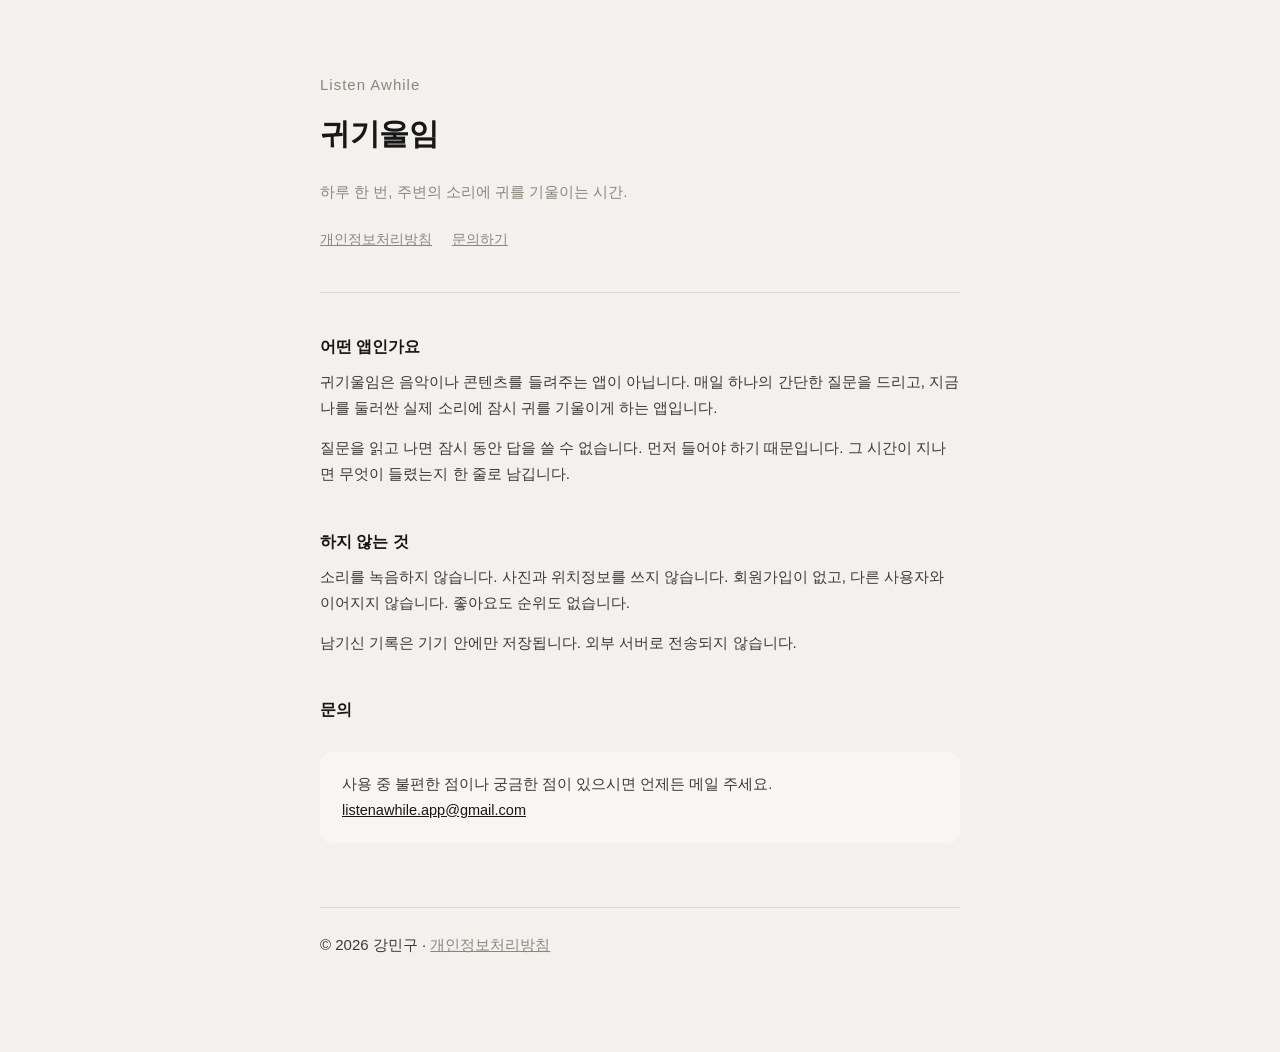
==== index.html @ 706f278f "귀기울임 안내 사이트 앱 저장소를 비공개로 돌리면서 사이트만 따로 공개한다. GitHub Pages는 무료 계정에서 공개 저장소만 지원하기 때문이다." ====
<!doctype html>
<html lang="ko">
<head>
<meta charset="utf-8">
<meta name="viewport" content="width=device-width, initial-scale=1">
<title>귀기울임 · Listen Awhile</title>
<meta name="description" content="하루 한 번, 주변의 소리에 귀를 기울이는 시간.">
<link rel="stylesheet" href="./style.css">
</head>
<body>
<div class="wrap">
  <header>
    <p class="brand">Listen Awhile</p>
    <h1>귀기울임</h1>
    <p class="lead">하루 한 번, 주변의 소리에 귀를 기울이는 시간.</p>
    <nav>
      <a href="./privacy.html">개인정보처리방침</a>
      <a href="mailto:listenawhile.app@gmail.com">문의하기</a>
    </nav>
  </header>

  <h2>어떤 앱인가요</h2>
  <p>귀기울임은 음악이나 콘텐츠를 들려주는 앱이 아닙니다. 매일 하나의 간단한 질문을 드리고, 지금 나를 둘러싼 실제 소리에 잠시 귀를 기울이게 하는 앱입니다.</p>
  <p>질문을 읽고 나면 잠시 동안 답을 쓸 수 없습니다. 먼저 들어야 하기 때문입니다. 그 시간이 지나면 무엇이 들렸는지 한 줄로 남깁니다.</p>

  <h2>하지 않는 것</h2>
  <p>소리를 녹음하지 않습니다. 사진과 위치정보를 쓰지 않습니다. 회원가입이 없고, 다른 사용자와 이어지지 않습니다. 좋아요도 순위도 없습니다.</p>
  <p>남기신 기록은 기기 안에만 저장됩니다. 외부 서버로 전송되지 않습니다.</p>

  <h2>문의</h2>
  <div class="note">
    <p>사용 중 불편한 점이나 궁금한 점이 있으시면 언제든 메일 주세요.<br>
    <a href="mailto:listenawhile.app@gmail.com">listenawhile.app@gmail.com</a></p>
  </div>

  <footer>
    <p>© 2026 강민구 · <a href="./privacy.html">개인정보처리방침</a></p>
  </footer>
</div>
</body>
</html>
---- style.css ----
:root {
  --bg: #F2F1ED;
  --text: #171717;
  --muted: #8C877C;
  --line: #DEDACF;
  --card: #F7F6F4;
}
* { box-sizing: border-box; }
body {
  margin: 0;
  padding: 0 24px 80px;
  background: var(--bg);
  color: var(--text);
  font-family: -apple-system, BlinkMacSystemFont, "Apple SD Gothic Neo", "Noto Sans KR", sans-serif;
  line-height: 1.75;
  -webkit-text-size-adjust: 100%;
}
.wrap { max-width: 640px; margin: 0 auto; }
header { padding: 72px 0 40px; border-bottom: 1px solid var(--line); }
.brand { font-size: 15px; letter-spacing: 1px; color: var(--muted); margin: 0 0 10px; }
h1 { font-size: 30px; font-weight: 600; margin: 0; letter-spacing: -0.01em; }
.lead { margin: 18px 0 0; color: var(--muted); font-size: 15px; }
h2 { font-size: 16px; font-weight: 600; margin: 40px 0 8px; }
p { margin: 0 0 14px; font-size: 15px; color: #3d3a35; }
a { color: var(--text); }
.note { background: var(--card); border-radius: 12px; padding: 20px 22px; margin: 28px 0; }
.note p { margin: 0; font-size: 14.5px; }
footer { margin-top: 64px; padding-top: 24px; border-top: 1px solid var(--line); font-size: 13px; color: var(--muted); }
footer a { color: var(--muted); }
nav { margin-top: 22px; font-size: 14px; }
nav a { margin-right: 16px; color: var(--muted); }
@media (prefers-color-scheme: dark) {
  :root { --bg: #16150F; --text: #EDEAE1; --muted: #948E80; --line: #322F27; --card: #1E1C16; }
  p { color: #C9C4B8; }
}
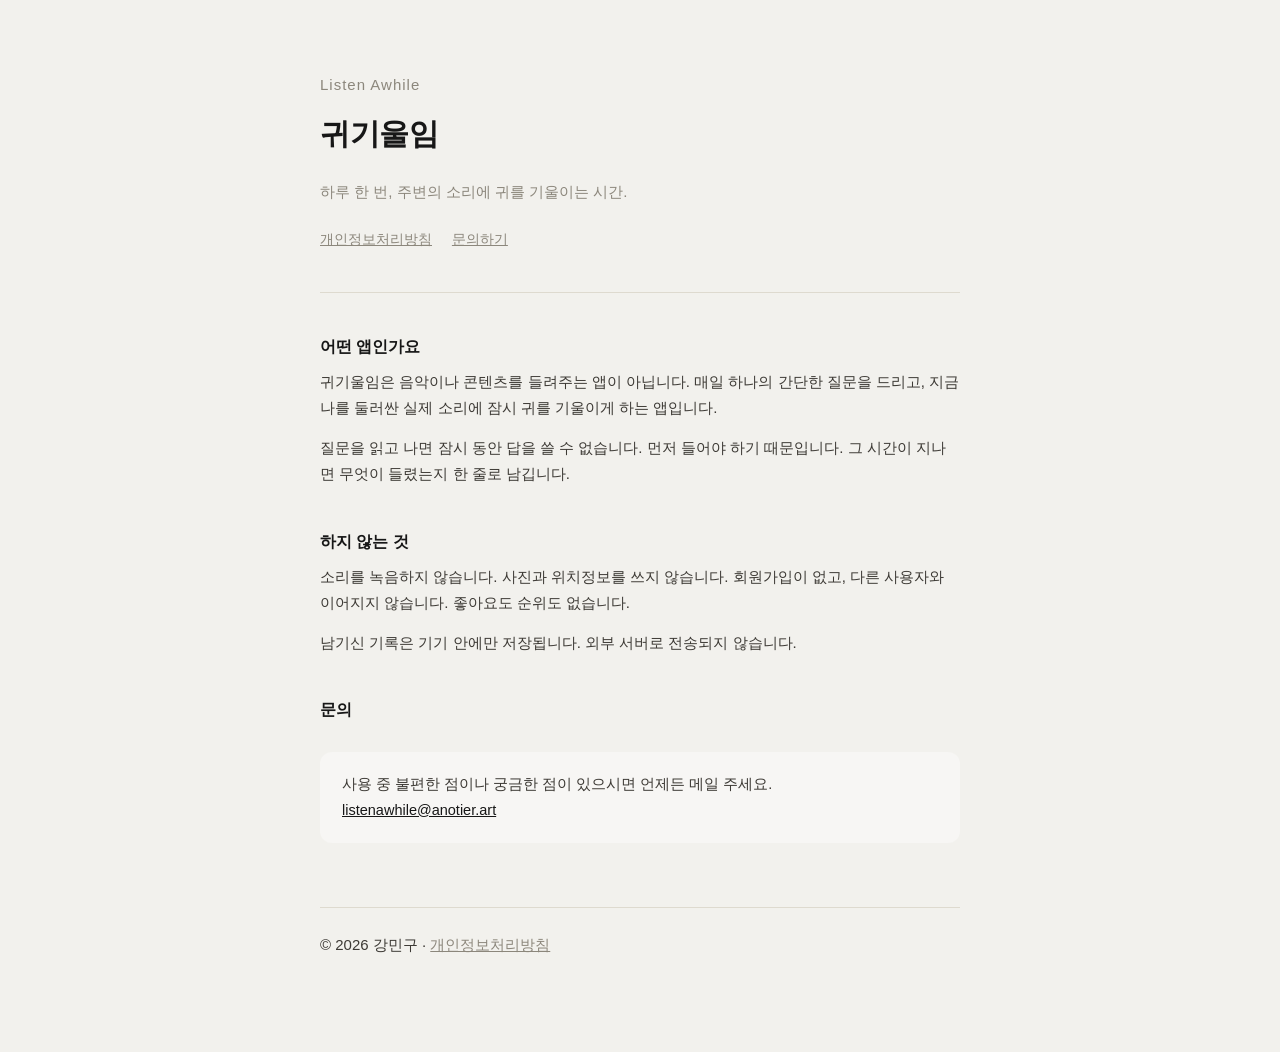
==== commit 51178df1: "문의 이메일을 listenawhile@anotier.art로 바꾼다 Co-Authored-By: Claude Opus 5.5 <noreply@anthropic.com>" ====
--- a/index.html
+++ b/index.html
@@ -15,7 +15,7 @@
     <p class="lead">하루 한 번, 주변의 소리에 귀를 기울이는 시간.</p>
     <nav>
       <a href="./privacy.html">개인정보처리방침</a>
-      <a href="mailto:listenawhile.app@gmail.com">문의하기</a>
+      <a href="mailto:listenawhile@anotier.art">문의하기</a>
     </nav>
   </header>
 
@@ -30,7 +30,7 @@
   <h2>문의</h2>
   <div class="note">
     <p>사용 중 불편한 점이나 궁금한 점이 있으시면 언제든 메일 주세요.<br>
-    <a href="mailto:listenawhile.app@gmail.com">listenawhile.app@gmail.com</a></p>
+    <a href="mailto:listenawhile@anotier.art">listenawhile@anotier.art</a></p>
   </div>
 
   <footer>
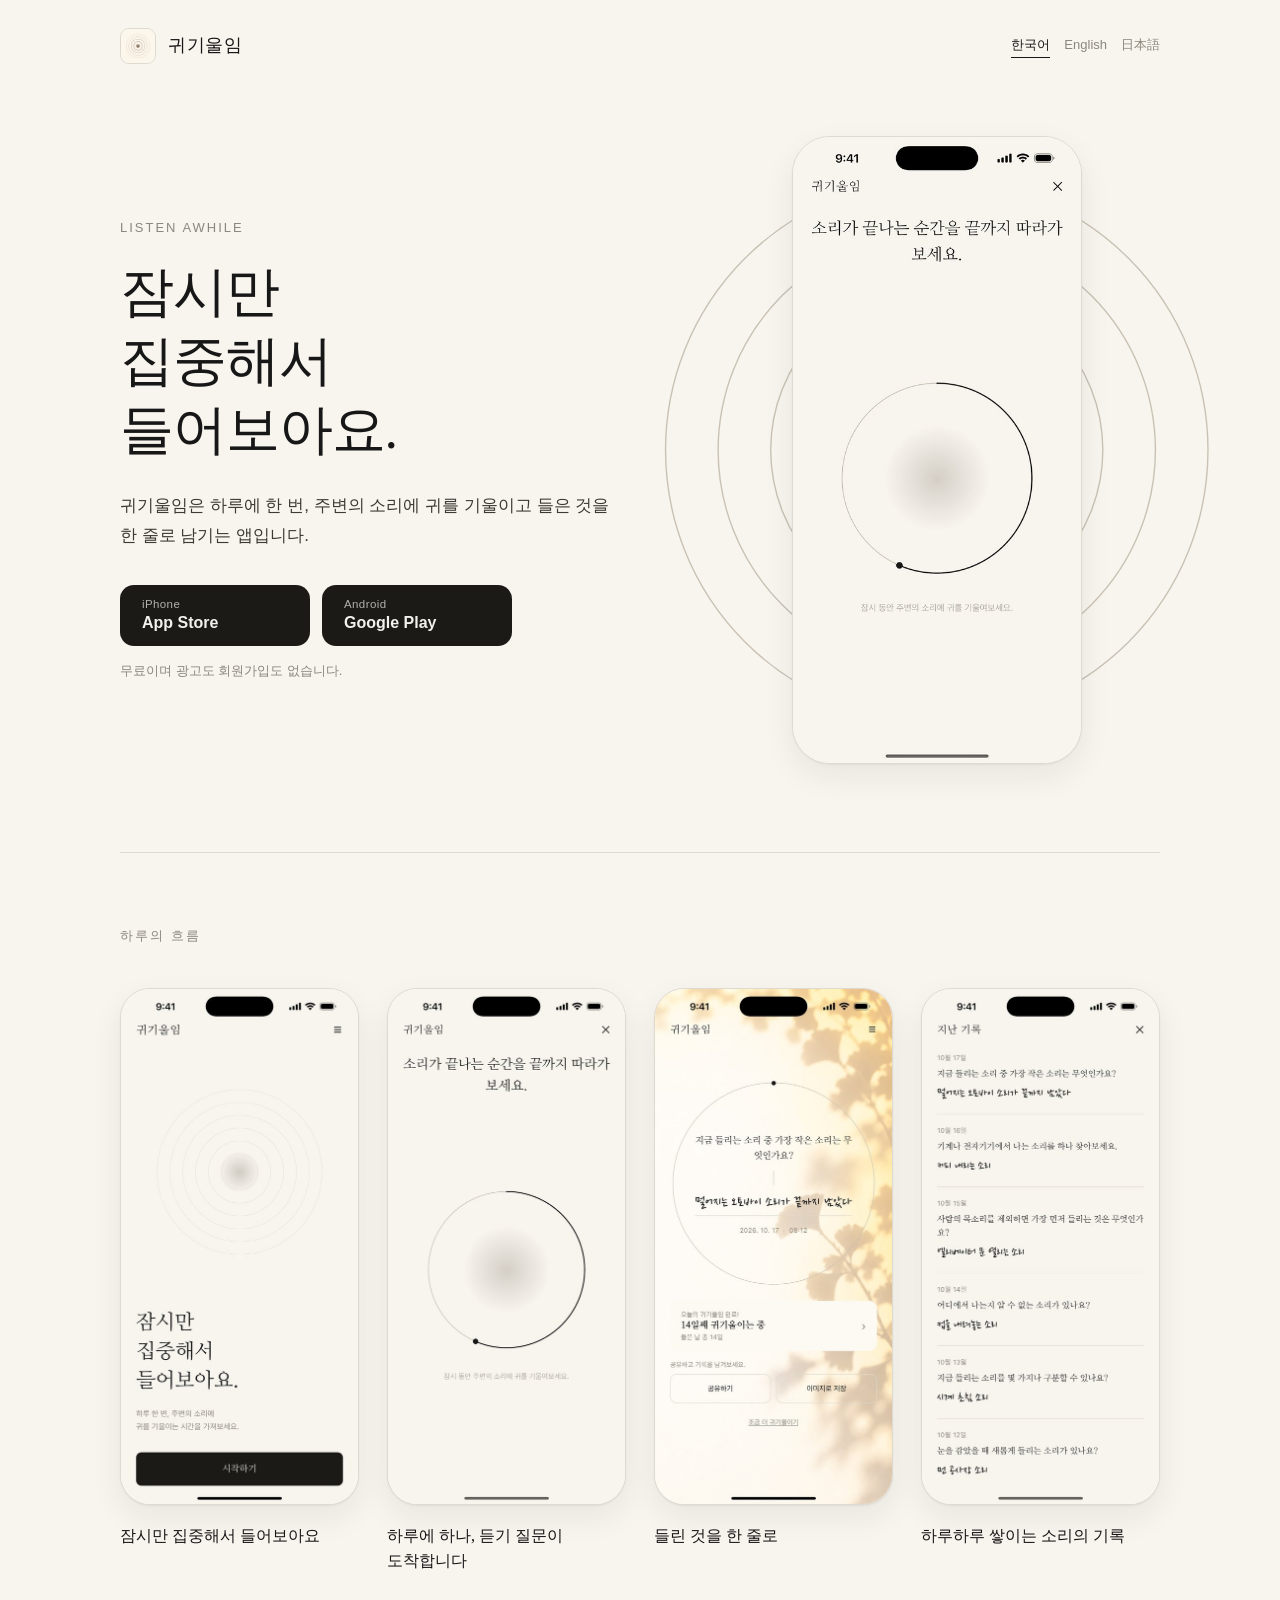
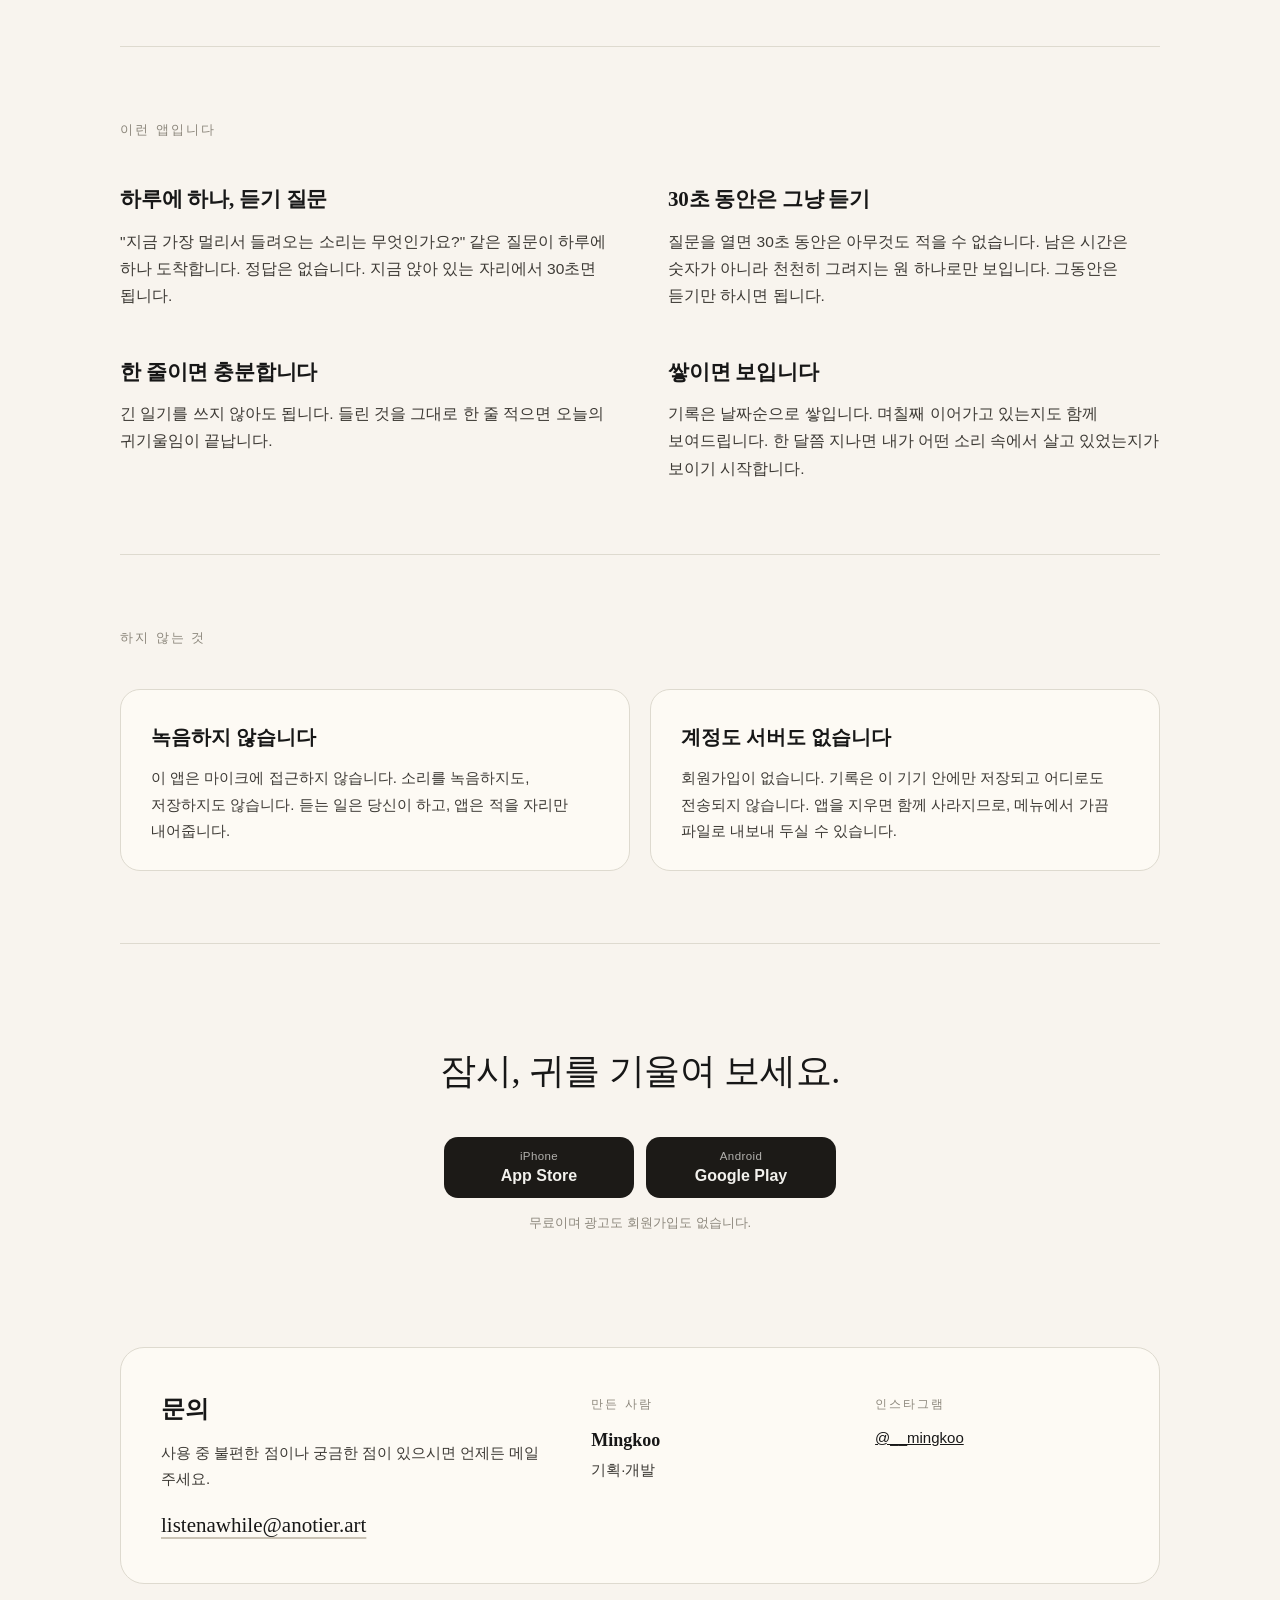
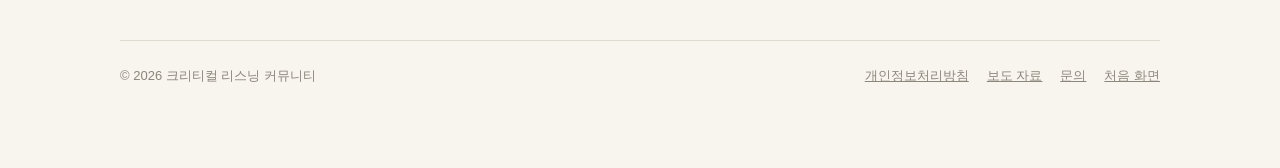
==== commit d5b64b41: "홈을 한·영·일로 새로 만들고 방침·보도 자료와 같은 디자인으로 맞춘다 앱의 색과 명조체를 따르고, 스토어 이동 페이지(go.html)와 문의·만든 사람·인스타그램 구역을 더한다." ====
--- a/index.html
+++ b/index.html
@@ -3,39 +3,82 @@
 <head>
 <meta charset="utf-8">
 <meta name="viewport" content="width=device-width, initial-scale=1">
-<title>귀기울임 · Listen Awhile</title>
-<meta name="description" content="하루 한 번, 주변의 소리에 귀를 기울이는 시간.">
+<title>귀기울임 · Listen Awhile — 잠시만 집중해서 들어보아요</title>
+<meta name="description" content="하루에 한 번, 주변의 소리에 귀를 기울이고 들은 것을 한 줄로 남기는 앱.">
+<meta name="color-scheme" content="light dark">
+<link rel="icon" href="./img/favicon.png">
+<link rel="alternate" hreflang="ko" href="./index.html"><link rel="alternate" hreflang="en" href="./index.en.html"><link rel="alternate" hreflang="ja" href="./index.ja.html">
 <link rel="stylesheet" href="./style.css">
 </head>
 <body>
-<div class="wrap">
-  <header>
-    <p class="brand">Listen Awhile</p>
-    <h1>귀기울임</h1>
-    <p class="lead">하루 한 번, 주변의 소리에 귀를 기울이는 시간.</p>
+<div class="page">
+  <header class="top">
+    <a class="mark" href="./index.html"><img src="./img/icon-192.png" alt="" width="36" height="36"><span>귀기울임</span></a>
+    <nav class="langs" aria-label="Language"><a href="./index.html" hreflang="ko" aria-current="page">한국어</a><a href="./index.en.html" hreflang="en">English</a><a href="./index.ja.html" hreflang="ja">日本語</a></nav>
+  </header>
+
+  <main>
+    <section class="hero">
+      <div>
+        <p class="eyebrow">Listen Awhile</p>
+        <h1>잠시만<br>집중해서<br>들어보아요.</h1>
+        <p class="sub">귀기울임은 하루에 한 번, 주변의 소리에 귀를 기울이고 들은 것을 한 줄로 남기는 앱입니다.</p>
+        <div class="cta"><a class="btn" href="https://apps.apple.com/app/id6808590966"><small>iPhone</small><strong>App Store</strong></a><a class="btn" href="https://play.google.com/store/apps/details?id=com.mingkoo.gwigiulim"><small>Android</small><strong>Google Play</strong></a></div>
+        <p class="cta-note">무료이며 광고도 회원가입도 없습니다.</p>
+      </div>
+      <div class="stage">
+        <svg class="rings" viewBox="0 0 400 400" aria-hidden="true"><circle cx="200" cy="200" r="196"/><circle cx="200" cy="200" r="158"/><circle cx="200" cy="200" r="120"/><circle cx="200" cy="200" r="84"/><circle cx="200" cy="200" r="50"/></svg>
+        <div class="phone"><img src="./img/ko-02.jpg" alt="30초 동안 듣는 화면" width="480" height="1043"></div>
+      </div>
+    </section>
+
+    <section class="block">
+      <h2>하루의 흐름</h2>
+      <div class="steps"><figure class="step"><div class="phone"><img src="./img/ko-01.jpg" alt="시작 화면" width="480" height="1043" loading="lazy"></div><figcaption>잠시만 집중해서 들어보아요</figcaption></figure><figure class="step"><div class="phone"><img src="./img/ko-02.jpg" alt="30초 동안 듣는 화면" width="480" height="1043" loading="lazy"></div><figcaption>하루에 하나, 듣기 질문이 도착합니다</figcaption></figure><figure class="step"><div class="phone"><img src="./img/ko-04.jpg" alt="완료 화면" width="480" height="1043" loading="lazy"></div><figcaption>들린 것을 한 줄로</figcaption></figure><figure class="step"><div class="phone"><img src="./img/ko-05.jpg" alt="지난 기록" width="480" height="1043" loading="lazy"></div><figcaption>하루하루 쌓이는 소리의 기록</figcaption></figure></div>
+    </section>
+
+    <section class="block">
+      <h2>이런 앱입니다</h2>
+      <div class="points"><div><h3>하루에 하나, 듣기 질문</h3><p>"지금 가장 멀리서 들려오는 소리는 무엇인가요?" 같은 질문이 하루에 하나 도착합니다. 정답은 없습니다. 지금 앉아 있는 자리에서 30초면 됩니다.</p></div><div><h3>30초 동안은 그냥 듣기</h3><p>질문을 열면 30초 동안은 아무것도 적을 수 없습니다. 남은 시간은 숫자가 아니라 천천히 그려지는 원 하나로만 보입니다. 그동안은 듣기만 하시면 됩니다.</p></div><div><h3>한 줄이면 충분합니다</h3><p>긴 일기를 쓰지 않아도 됩니다. 들린 것을 그대로 한 줄 적으면 오늘의 귀기울임이 끝납니다.</p></div><div><h3>쌓이면 보입니다</h3><p>기록은 날짜순으로 쌓입니다. 며칠째 이어가고 있는지도 함께 보여드립니다. 한 달쯤 지나면 내가 어떤 소리 속에서 살고 있었는지가 보이기 시작합니다.</p></div></div>
+    </section>
+
+    <section class="block">
+      <h2>하지 않는 것</h2>
+      <div class="promise"><div><h3>녹음하지 않습니다</h3><p>이 앱은 마이크에 접근하지 않습니다. 소리를 녹음하지도, 저장하지도 않습니다. 듣는 일은 당신이 하고, 앱은 적을 자리만 내어줍니다.</p></div><div><h3>계정도 서버도 없습니다</h3><p>회원가입이 없습니다. 기록은 이 기기 안에만 저장되고 어디로도 전송되지 않습니다. 앱을 지우면 함께 사라지므로, 메뉴에서 가끔 파일로 내보내 두실 수 있습니다.</p></div></div>
+    </section>
+
+    <section class="get">
+      <h2>잠시, 귀를 기울여 보세요.</h2>
+      <div class="cta"><a class="btn" href="https://apps.apple.com/app/id6808590966"><small>iPhone</small><strong>App Store</strong></a><a class="btn" href="https://play.google.com/store/apps/details?id=com.mingkoo.gwigiulim"><small>Android</small><strong>Google Play</strong></a></div>
+      <p class="cta-note">무료이며 광고도 회원가입도 없습니다.</p>
+    </section>
+
+    <section class="contact" id="contact">
+      <div class="contact-main">
+        <h2>문의</h2>
+        <p>사용 중 불편한 점이나 궁금한 점이 있으시면 언제든 메일 주세요.</p>
+        <a class="mail" href="mailto:listenawhile@anotier.art">listenawhile@anotier.art</a>
+      </div>
+      <div>
+        <h3>만든 사람</h3>
+        <p><strong>Mingkoo</strong><br>기획·개발</p>
+      </div>
+      <div>
+        <h3>인스타그램</h3>
+        <p><a href="https://www.instagram.com/__mingkoo/" rel="noopener">@__mingkoo</a></p>
+      </div>
+    </section>
+  </main>
+
+  <div class="foot">
+    <span>© 2026 크리티컬 리스닝 커뮤니티</span>
     <nav>
       <a href="./privacy.html">개인정보처리방침</a>
-      <a href="mailto:listenawhile@anotier.art">문의하기</a>
+      <a href="./press.html">보도 자료</a>
+      <a href="#contact">문의</a>
+      <a href="./go.html?stay">처음 화면</a>
     </nav>
-  </header>
-
-  <h2>어떤 앱인가요</h2>
-  <p>귀기울임은 음악이나 콘텐츠를 들려주는 앱이 아닙니다. 매일 하나의 간단한 질문을 드리고, 지금 나를 둘러싼 실제 소리에 잠시 귀를 기울이게 하는 앱입니다.</p>
-  <p>질문을 읽고 나면 잠시 동안 답을 쓸 수 없습니다. 먼저 들어야 하기 때문입니다. 그 시간이 지나면 무엇이 들렸는지 한 줄로 남깁니다.</p>
-
-  <h2>하지 않는 것</h2>
-  <p>소리를 녹음하지 않습니다. 사진과 위치정보를 쓰지 않습니다. 회원가입이 없고, 다른 사용자와 이어지지 않습니다. 좋아요도 순위도 없습니다.</p>
-  <p>남기신 기록은 기기 안에만 저장됩니다. 외부 서버로 전송되지 않습니다.</p>
-
-  <h2>문의</h2>
-  <div class="note">
-    <p>사용 중 불편한 점이나 궁금한 점이 있으시면 언제든 메일 주세요.<br>
-    <a href="mailto:listenawhile@anotier.art">listenawhile@anotier.art</a></p>
   </div>
-
-  <footer>
-    <p>© 2026 강민구 · <a href="./privacy.html">개인정보처리방침</a></p>
-  </footer>
 </div>
 </body>
 </html>
--- a/style.css
+++ b/style.css
@@ -1,35 +1,147 @@
+/* 귀기울임 사이트. 앱의 색(종이 같은 아이보리, 부드러운 검정)과 명조체를 그대로 따른다.
+   글꼴은 기기에 있는 것만 쓴다. 외부 글꼴 서버를 부르지 않으므로 방문자 정보가 어디로도 나가지 않는다. */
 :root {
-  --bg: #F2F1ED;
+  --bg: #F8F4EE;
   --text: #171717;
+  --body: #3d3a35;
   --muted: #8C877C;
   --line: #DEDACF;
-  --card: #F7F6F4;
+  --card: #FDFAF4;
+  --button: #1C1A17;
+  --button-text: #F2F1ED;
+  --ring: #C9C2B4;
+  --shadow: 0 1px 2px rgba(23, 23, 23, .05), 0 12px 32px rgba(23, 23, 23, .07);
+  --serif: "Nanum Myeongjo", "AppleMyungjo", "Apple SD Gothic Neo", "Noto Serif KR", "Noto Serif CJK KR", serif;
+  --sans: -apple-system, BlinkMacSystemFont, "Apple SD Gothic Neo", "Noto Sans KR", "Hiragino Sans", "Noto Sans JP", sans-serif;
+}
+:lang(ja) {
+  --serif: "Shippori Mincho", "Hiragino Mincho ProN", "Yu Mincho", "Noto Serif JP", "Noto Serif CJK JP", serif;
+}
+@media (prefers-color-scheme: dark) {
+  :root {
+    --bg: #16150F; --text: #EDEAE1; --body: #C9C4B8; --muted: #948E80; --line: #322F27;
+    --card: #1E1C16; --button: #EDEAE1; --button-text: #16150F; --ring: #4A463C;
+    --shadow: 0 1px 2px rgba(0, 0, 0, .3), 0 12px 32px rgba(0, 0, 0, .35);
+  }
 }
 * { box-sizing: border-box; }
+html { scroll-behavior: smooth; }
 body {
   margin: 0;
   padding: 0 24px 80px;
   background: var(--bg);
   color: var(--text);
-  font-family: -apple-system, BlinkMacSystemFont, "Apple SD Gothic Neo", "Noto Sans KR", sans-serif;
+  font-family: var(--sans);
   line-height: 1.75;
   -webkit-text-size-adjust: 100%;
 }
+/* 한국어는 어절 단위로 줄을 바꾼다(앱도 같다). */
+:lang(ko) body, body:lang(ko) { word-break: keep-all; overflow-wrap: break-word; }
+a { color: var(--text); }
+img { max-width: 100%; }
+
+/* ---------- 방침·보도자료 같은 읽는 페이지 ---------- */
 .wrap { max-width: 640px; margin: 0 auto; }
-header { padding: 72px 0 40px; border-bottom: 1px solid var(--line); }
+.wrap > header { padding: 72px 0 40px; border-bottom: 1px solid var(--line); }
 .brand { font-size: 15px; letter-spacing: 1px; color: var(--muted); margin: 0 0 10px; }
-h1 { font-size: 30px; font-weight: 600; margin: 0; letter-spacing: -0.01em; }
+h1 { font-family: var(--serif); font-size: 30px; font-weight: 600; margin: 0; letter-spacing: -0.01em; }
 .lead { margin: 18px 0 0; color: var(--muted); font-size: 15px; }
-h2 { font-size: 16px; font-weight: 600; margin: 40px 0 8px; }
-p { margin: 0 0 14px; font-size: 15px; color: #3d3a35; }
-a { color: var(--text); }
-.note { background: var(--card); border-radius: 12px; padding: 20px 22px; margin: 28px 0; }
+h2 { font-family: var(--serif); font-size: 17px; font-weight: 700; margin: 40px 0 8px; }
+p { margin: 0 0 14px; font-size: 15px; color: var(--body); }
+.note { background: var(--card); border: 1px solid var(--line); border-radius: 12px; padding: 20px 22px; margin: 28px 0; }
 .note p { margin: 0; font-size: 14.5px; }
-footer { margin-top: 64px; padding-top: 24px; border-top: 1px solid var(--line); font-size: 13px; color: var(--muted); }
-footer a { color: var(--muted); }
-nav { margin-top: 22px; font-size: 14px; }
-nav a { margin-right: 16px; color: var(--muted); }
-@media (prefers-color-scheme: dark) {
-  :root { --bg: #16150F; --text: #EDEAE1; --muted: #948E80; --line: #322F27; --card: #1E1C16; }
-  p { color: #C9C4B8; }
+.wrap > footer { margin-top: 64px; padding-top: 24px; border-top: 1px solid var(--line); font-size: 13px; color: var(--muted); }
+.wrap > footer a { color: var(--muted); }
+.wrap nav { margin-top: 22px; font-size: 14px; }
+.wrap nav a { margin-right: 16px; color: var(--muted); }
+
+/* ---------- 홈 ---------- */
+.page { max-width: 1040px; margin: 0 auto; }
+.top { display: flex; align-items: center; justify-content: space-between; padding: 28px 0 0; }
+.top .mark { display: flex; align-items: center; gap: 12px; text-decoration: none; }
+.top .mark img { width: 36px; height: 36px; border-radius: 9px; border: 1px solid var(--line); }
+.top .mark span { font-family: var(--serif); font-size: 18px; letter-spacing: .5px; }
+.langs { font-size: 13px; color: var(--muted); display: flex; gap: 14px; }
+.langs a { color: var(--muted); text-decoration: none; }
+.langs a[aria-current="page"] { color: var(--text); border-bottom: 1px solid var(--text); }
+
+.hero {
+  display: grid; grid-template-columns: 1.1fr .9fr; gap: 48px; align-items: center;
+  padding: 72px 0 88px;
 }
+.eyebrow { font-size: 13px; letter-spacing: 2px; color: var(--muted); margin: 0 0 18px; text-transform: uppercase; }
+.hero h1 { font-size: clamp(34px, 5.4vw, 54px); line-height: 1.28; font-weight: 400; letter-spacing: -.02em; }
+.hero .sub { font-size: 17px; margin: 26px 0 0; color: var(--body); max-width: 30em; }
+.cta { display: flex; flex-wrap: wrap; gap: 12px; margin-top: 34px; }
+.btn {
+  display: inline-flex; flex-direction: column; justify-content: center;
+  min-width: 190px; padding: 12px 22px; border-radius: 14px;
+  background: var(--button); color: var(--button-text); text-decoration: none; line-height: 1.35;
+}
+.btn small { font-size: 11.5px; opacity: .7; letter-spacing: .4px; }
+.btn strong { font-size: 16px; font-weight: 600; }
+.btn:hover { opacity: .88; }
+.cta-note { margin: 14px 0 0; font-size: 13px; color: var(--muted); }
+
+.stage { position: relative; display: grid; place-items: center; }
+.rings { position: absolute; inset: -8% -12%; width: 124%; height: 116%; z-index: 0; pointer-events: none; }
+.rings circle { fill: none; stroke: var(--ring); stroke-width: 1; }
+.rings .dot { fill: var(--ring); stroke: none; }
+.phone {
+  position: relative; z-index: 1;
+  width: min(100%, 290px); margin: 0;
+  border-radius: 38px; overflow: hidden; background: var(--card);
+  border: 1px solid var(--line); box-shadow: var(--shadow); line-height: 0;
+}
+.phone img { width: 100%; height: auto; display: block; }
+
+section.block { padding: 72px 0; border-top: 1px solid var(--line); }
+.block > h2 { font-size: 13px; letter-spacing: 2px; color: var(--muted); font-family: var(--sans); font-weight: 500; margin: 0 0 40px; text-transform: uppercase; }
+.steps { display: grid; grid-template-columns: repeat(4, 1fr); gap: 28px; }
+.step { margin: 0; }
+.step figcaption { margin-top: 18px; font-family: var(--serif); font-size: 16px; line-height: 1.6; color: var(--text); }
+.step .phone { width: 100%; border-radius: 30px; }
+
+.points { display: grid; grid-template-columns: repeat(2, 1fr); gap: 44px 56px; }
+.points h3 { font-family: var(--serif); font-size: 21px; font-weight: 700; margin: 0 0 10px; letter-spacing: -.01em; }
+.points p { font-size: 15.5px; margin: 0; }
+.promise { display: grid; grid-template-columns: repeat(2, 1fr); gap: 20px; }
+.promise > div { background: var(--card); border: 1px solid var(--line); border-radius: 20px; padding: 30px 30px 26px; }
+.promise h3 { font-family: var(--serif); font-size: 20px; margin: 0 0 10px; }
+.promise p { margin: 0; font-size: 15px; }
+
+.get { text-align: center; padding: 96px 0 40px; border-top: 1px solid var(--line); }
+.get h2 { font-size: clamp(26px, 4vw, 36px); font-weight: 400; margin: 0 0 12px; letter-spacing: -.01em; }
+.get p { color: var(--muted); }
+.get .cta { justify-content: center; }
+.contact { margin-top: 72px; padding: 40px; background: var(--card); border: 1px solid var(--line); border-radius: 24px; display: grid; grid-template-columns: 1.6fr 1fr 1fr; gap: 40px; }
+.contact h2 { font-family: var(--serif); font-size: 24px; font-weight: 700; margin: 0 0 10px; letter-spacing: -.01em; }
+.contact h3 { font-size: 12px; letter-spacing: 2px; color: var(--muted); font-weight: 500; margin: 6px 0 10px; text-transform: uppercase; }
+.contact p { margin: 0; font-size: 15px; }
+.contact .mail { display: inline-block; margin-top: 14px; font-family: var(--serif); font-size: 21px; color: var(--text); text-decoration: underline; text-underline-offset: 5px; text-decoration-color: var(--ring); word-break: break-all; }
+.contact strong { font-family: var(--serif); font-size: 18px; font-weight: 700; color: var(--text); }
+
+.foot { margin-top: 56px; padding-top: 24px; border-top: 1px solid var(--line); font-size: 13px; color: var(--muted); display: flex; flex-wrap: wrap; gap: 8px 22px; justify-content: space-between; }
+.foot a { color: var(--muted); }
+.foot nav { display: flex; gap: 18px; flex-wrap: wrap; }
+
+@media (max-width: 860px) {
+  .hero { grid-template-columns: 1fr; gap: 36px; padding: 48px 0 64px; }
+  .stage { margin-top: 12px; }
+  .stage .phone { width: min(70%, 250px); }
+  .rings { inset: -2% -2%; width: 104%; height: 104%; }
+  .steps { grid-template-columns: repeat(2, 1fr); gap: 34px 18px; }
+  .points, .promise { grid-template-columns: 1fr; gap: 32px; }
+  .promise { gap: 16px; }
+  section.block { padding: 56px 0; }
+  .contact { grid-template-columns: 1fr; gap: 28px; padding: 28px 24px; margin-top: 56px; }
+  .btn { flex: 1 1 100%; }
+}
+@media (prefers-reduced-motion: no-preference) {
+  .rings circle { animation: breathe 9s ease-in-out infinite; }
+  .rings circle:nth-child(2) { animation-delay: -1.5s; }
+  .rings circle:nth-child(3) { animation-delay: -3s; }
+  .rings circle:nth-child(4) { animation-delay: -4.5s; }
+  .rings circle:nth-child(5) { animation-delay: -6s; }
+  @keyframes breathe { 0%, 100% { opacity: .55; } 50% { opacity: 1; } }
+}
